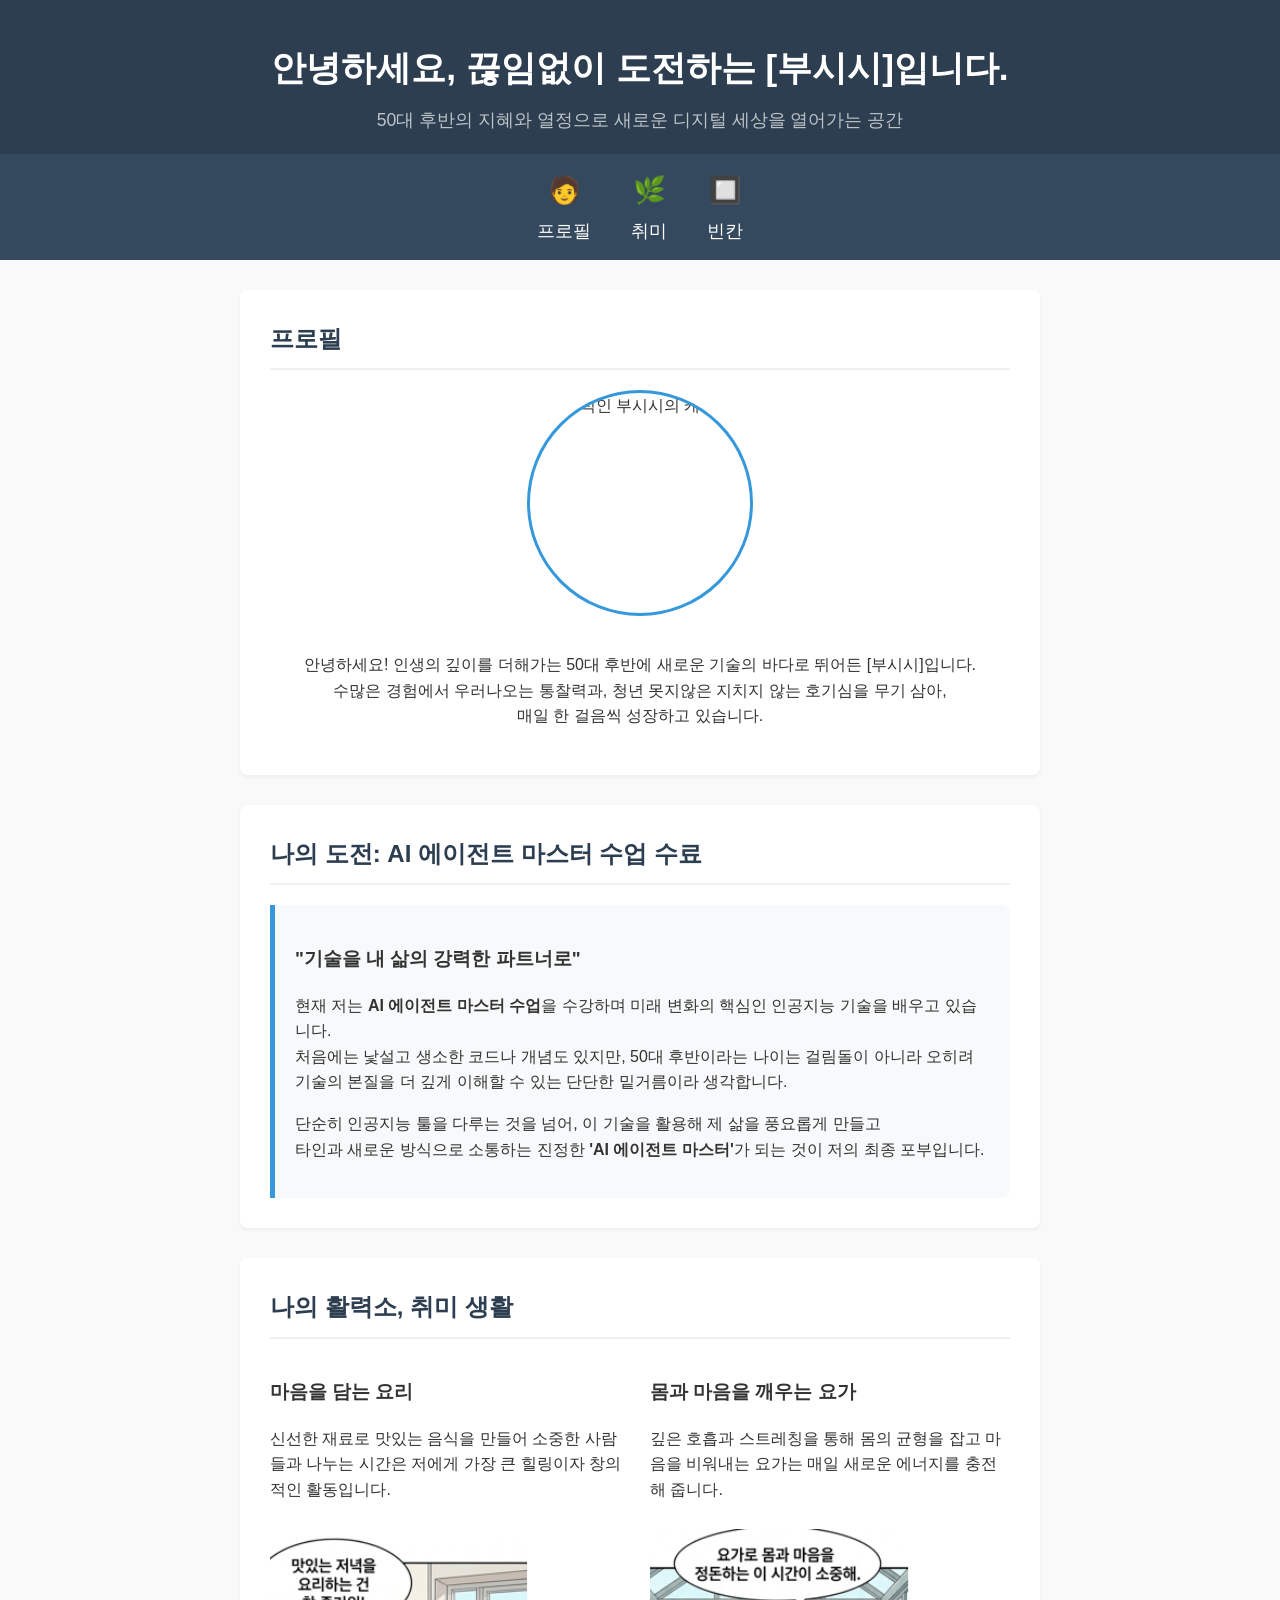
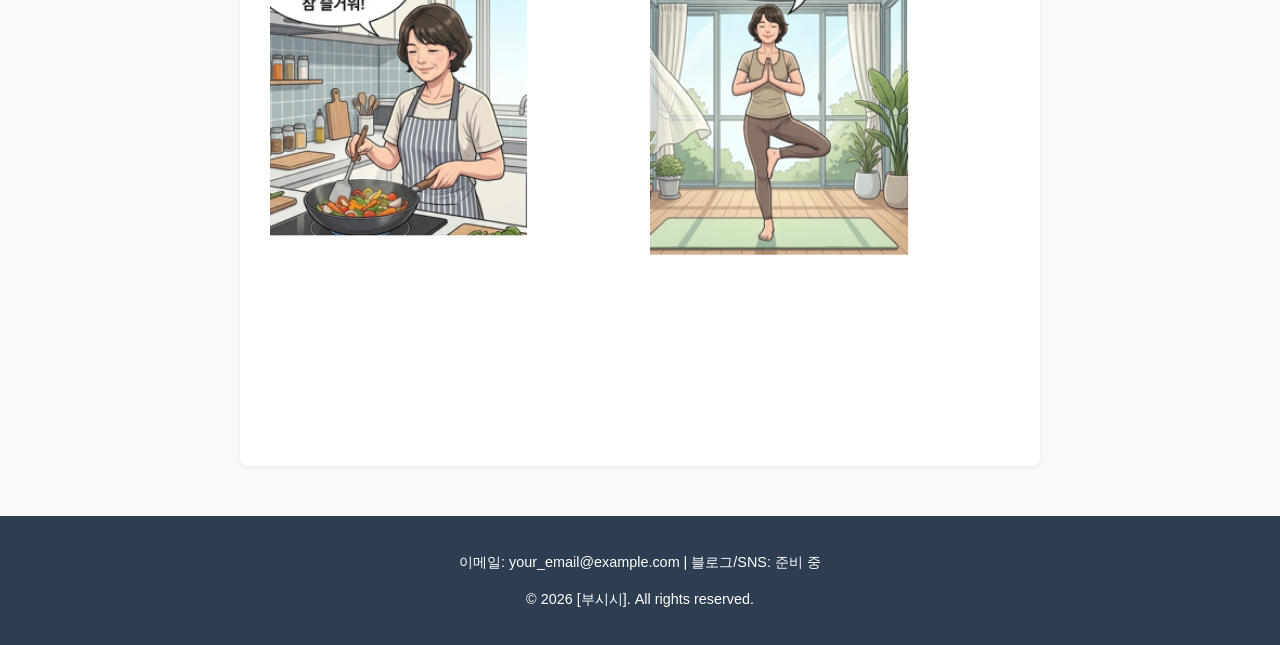
==== root/index.html @ 862759c0 "Add files via upload" ====
<!DOCTYPE html>
<html lang="ko">
<head>
    <meta charset="UTF-8">
    <meta name="viewport" content="width=device-width, initial-scale=1.0">
    <title>자기소개 - AI 에이전트 마스터를 향하여</title>
    <style>
        /* 기본 스타일 설정 */
        body {
            font-family: 'Noto Sans KR', sans-serif;
            margin: 0;
            padding: 0;
            background-color: #f9f9f9;
            color: #333;
            line-height: 1.6;
            scroll-behavior: smooth; /* 메뉴 클릭 시 부드러운 스크롤 */
        }

        /* 상단 헤더 */
        header {
            background-color: #2c3e50;
            color: white;
            text-align: center;
            padding: 40px 20px 20px 20px;
        }
        header h1 {
            margin: 0;
            font-size: 2.2em;
        }
        header p {
            margin: 10px 0 0 0;
            font-size: 1.1em;
            color: #bdc3c7;
        }

        /* 바로가기 메뉴바 */
        nav {
            background-color: #34495e;
            text-align: center;
            padding: 15px 0;
            position: sticky;
            top: 0;
            z-index: 100;
        }
        .nav-container {
            display: flex;
            justify-content: center;
            gap: 40px;
        }
        .nav-item {
            color: white;
            text-decoration: none;
            font-size: 1.1em;
            display: flex;
            flex-direction: column;
            align-items: center;
            cursor: pointer;
            transition: color 0.3s;
        }
        .nav-item:hover {
            color: #3498db;
        }
        .nav-icon {
            font-size: 1.5em;
            margin-bottom: 5px;
        }

        /* 메인 콘텐츠 배치 */
        main {
            max-width: 800px;
            margin: 30px auto;
            padding: 0 20px;
        }

        /* 시멘틱 섹션 공통 스타일 */
        section {
            background: white;
            margin-bottom: 30px;
            padding: 30px;
            border-radius: 8px;
            box-shadow: 0 2px 4px rgba(0,0,0,0.05);
        }
        section h2 {
            color: #2c3e50;
            border-bottom: 2px solid #ecf0f1;
            padding-bottom: 10px;
            margin-top: 0;
        }

        /* [수정] 프로필 영역을 정중앙 정렬로 변경 */
        .profile-container {
            display: flex;
            flex-direction: column; /* 사진과 글을 세로로 나열 */
            align-items: center;    /* 가로축 기준 중앙 정렬 */
            text-align: center;     /* 글자도 가운데 정렬 */
            gap: 20px;
        }
        .profile-img {
            border-radius: 50%;
            object-fit: contain;
            border: 3px solid #3498db;
            object-position: center top; /* 또는 center center (가운데 기준) */
}


        /* 포부 영역 독립 문서(Article) */
        .aspiration-card {
            background-color: #f8f9fa;
            border-left: 5px solid #3498db;
            padding: 20px;
            margin-top: 15px;
            border-radius: 0 8px 8px 0;
        }

        /* 취미 영역 배치 */
        .hobby-grid {
            display: grid;
            grid-template-columns: 1fr 1fr;
            gap: 20px;
        }
        @media (max-width: 600px) {
            .hobby-grid { grid-template-columns: 1fr; }
        }
        .hobby-item img {
            width: 100%;
            height: 500px;
            object-fit: cover;
            border-radius: 6px;
            margin-top: 10px;
        }

        /* 하단 푸터 */
        footer {
            background-color: #2c3e50;
            color: white;
            text-align: center;
            padding: 20px;
            margin-top: 50px;
            font-size: 0.9em;
        }
    </style>
</head>
<body>

    <header id="home">
        <h1>안녕하세요, 끊임없이 도전하는 [부시시]입니다.</h1>
        <p>50대 후반의 지혜와 열정으로 새로운 디지털 세상을 열어가는 공간</p>
    </header>

    <nav>
        <div class="nav-container">
            <a href="#my-intro" class="nav-item">
                <span class="nav-icon">🧑</span>
                <span>프로필</span>
            </a>
            <a href="#my-hobby" class="nav-item">
                <span class="nav-icon">🌿</span>
                <span>취미</span>
            </a>
            <a href="#home" class="nav-item">
                <span class="nav-icon">🔲</span>
                <span>빈칸</span>
            </a>
        </div>
    </nav>

    <main>
        
        <section id="my-intro">
            <h2>프로필</h2>
            <div class="profile-container">
                <img src="./../root/images/image1.png" alt="열정적인 부시시의 캐리커처" class="profile-img" width="220" height="220">
                <div>
                    <p>
                        안녕하세요! 인생의 깊이를 더해가는 50대 후반에 새로운 기술의 바다로 뛰어든 [부시시]입니다.<br>
                        수많은 경험에서 우러나오는 통찰력과, 청년 못지않은 지치지 않는 호기심을 무기 삼아,<br>
                        매일 한 걸음씩 성장하고 있습니다.
                    </p>
                </div>
            </div>
        </section>

        <section>
            <h2>나의 도전: AI 에이전트 마스터 수업 수료</h2>
            <article class="aspiration-card">
                <h3>"기술을 내 삶의 강력한 파트너로"</h3>
                <p>
                    현재 저는 <strong>AI 에이전트 마스터 수업</strong>을 수강하며 미래 변화의 핵심인 인공지능 기술을 배우고 있습니다.<br> 
                    처음에는 낯설고 생소한 코드나 개념도 있지만, 50대 후반이라는 나이는 걸림돌이 아니라 오히려 기술의 본질을 더 깊게 이해할 수 있는 단단한 밑거름이라 생각합니다.
                </p>
                <p>
                    단순히 인공지능 툴을 다루는 것을 넘어, 이 기술을 활용해 제 삶을 풍요롭게 만들고 <br>
                    타인과 새로운 방식으로 소통하는 진정한 <strong>'AI 에이전트 마스터'</strong>가 되는 것이 저의 최종 포부입니다.
                </p>
            </article>
        </section>

        <section id="my-hobby">
            <h2>나의 활력소, 취미 생활</h2>
            <div class="hobby-grid">
                
                <article class="hobby-item">
                    <h3> 마음을 담는 요리</h3>
                    <p>신선한 재료로 맛있는 음식을 만들어 소중한 사람들과 나누는 시간은 저에게 가장 큰 힐링이자 창의적인 활동입니다.</p>
                    <img src="./../root/images/image2.png" alt="정성스럽게 요리하는 모습">
                </article>

                <article class="hobby-item">
                    <h3> 몸과 마음을 깨우는 요가</h3>
                    <p>깊은 호흡과 스트레칭을 통해 몸의 균형을 잡고 마음을 비워내는 요가는 매일 새로운 에너지를 충전해 줍니다.</p>
                    <img src="./../root/images/image3.png" alt="요가 자세를 취하는 모습">
                </article>

            </div>
        </section>

    </main>

    <footer>
        <p>이메일: your_email@example.com | 블로그/SNS: 준비 중</p>
        <p>&copy; 2026 [부시시]. All rights reserved.</p>
    </footer>

</body>
</html>
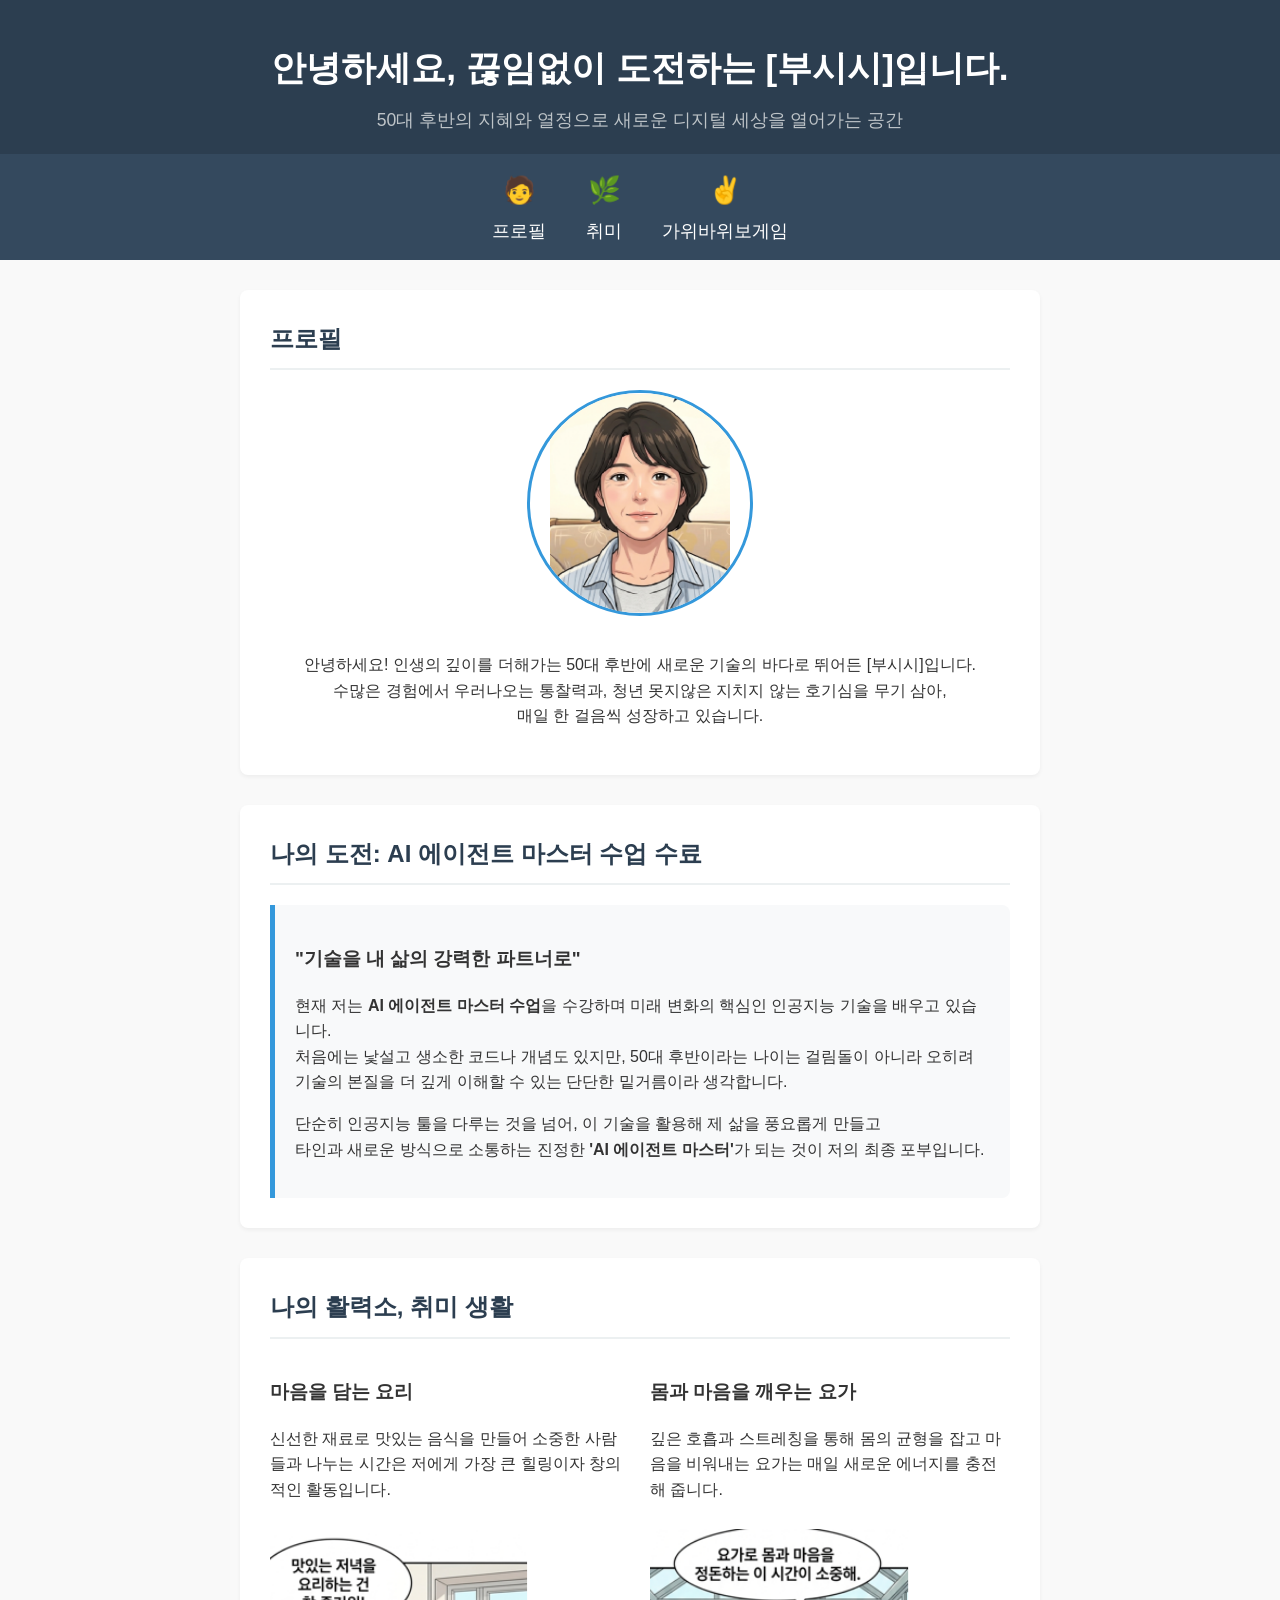
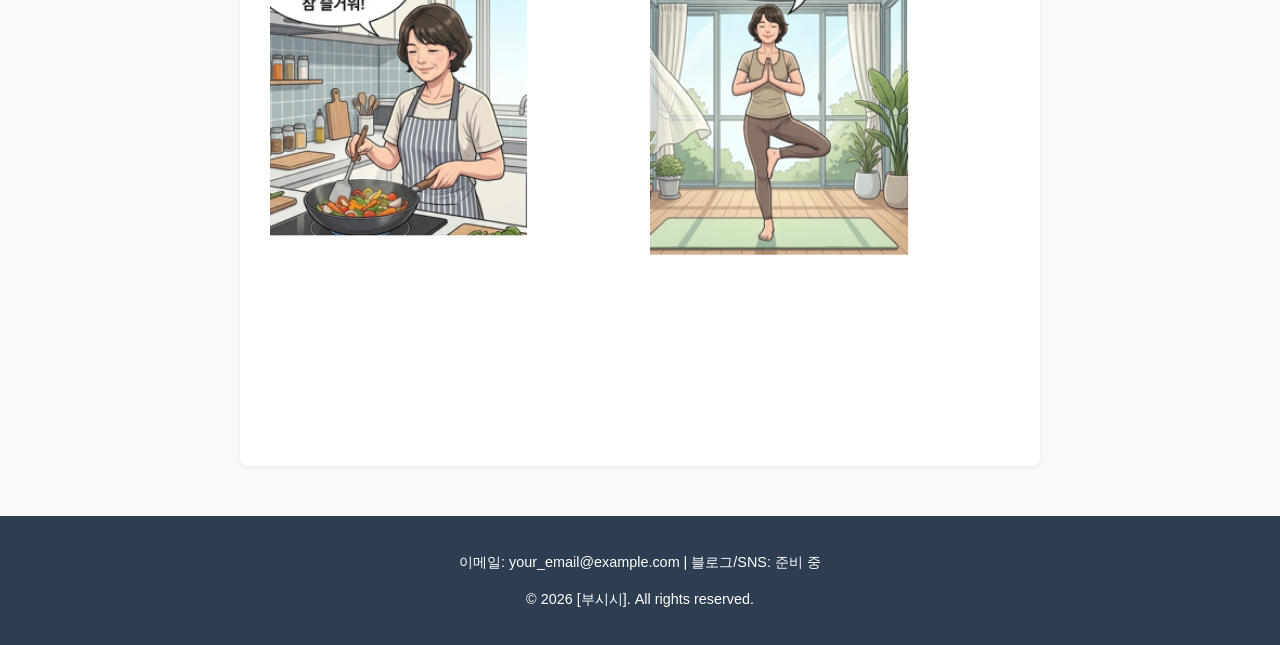
==== commit cbcf45bd: "Update index.html 게임수정분" ====
--- a/root/index.html
+++ b/root/index.html
@@ -65,6 +65,21 @@
             margin-bottom: 5px;
         }
 
+        /* 프로필 영역 정중앙 정렬 */
+        .profile-container {
+            display: flex;
+            flex-direction: column; /* 사진과 글을 세로로 나열 */
+            align-items: center;    /* 가로축 기준 중앙 정렬 */
+            text-align: center;     /* 글자도 가운데 정렬 */
+            gap: 20px;
+        }
+        .profile-img {
+            border-radius: 50%;
+            object-fit: contain;
+            border: 3px solid #3498db;
+            object-position: center top;
+        }
+
         /* 메인 콘텐츠 배치 */
         main {
             max-width: 800px;
@@ -86,22 +101,6 @@
             padding-bottom: 10px;
             margin-top: 0;
         }
-
-        /* [수정] 프로필 영역을 정중앙 정렬로 변경 */
-        .profile-container {
-            display: flex;
-            flex-direction: column; /* 사진과 글을 세로로 나열 */
-            align-items: center;    /* 가로축 기준 중앙 정렬 */
-            text-align: center;     /* 글자도 가운데 정렬 */
-            gap: 20px;
-        }
-        .profile-img {
-            border-radius: 50%;
-            object-fit: contain;
-            border: 3px solid #3498db;
-            object-position: center top; /* 또는 center center (가운데 기준) */
-}
-
 
         /* 포부 영역 독립 문서(Article) */
         .aspiration-card {
@@ -157,9 +156,10 @@
                 <span class="nav-icon">🌿</span>
                 <span>취미</span>
             </a>
-            <a href="#home" class="nav-item">
-                <span class="nav-icon">🔲</span>
-                <span>빈칸</span>
+            <!-- 빈칸 메뉴를 가위바위보게임 링크로 변경한 부분입니다 -->
+            <a href="./가위바위보게임.html" class="nav-item">
+                <span class="nav-icon">✌️</span>
+                <span>가위바위보게임</span>
             </a>
         </div>
     </nav>
@@ -169,7 +169,8 @@
         <section id="my-intro">
             <h2>프로필</h2>
             <div class="profile-container">
-                <img src="./../root/images/image1.png" alt="열정적인 부시시의 캐리커처" class="profile-img" width="220" height="220">
+                <!-- 이미지 경로를 올바르게 수정했습니다 -->
+                <img src="./images/image1.png" alt="열정적인 부시시의 캐리커처" class="profile-img" width="220" height="220">
                 <div>
                     <p>
                         안녕하세요! 인생의 깊이를 더해가는 50대 후반에 새로운 기술의 바다로 뛰어든 [부시시]입니다.<br>
@@ -202,13 +203,15 @@
                 <article class="hobby-item">
                     <h3> 마음을 담는 요리</h3>
                     <p>신선한 재료로 맛있는 음식을 만들어 소중한 사람들과 나누는 시간은 저에게 가장 큰 힐링이자 창의적인 활동입니다.</p>
-                    <img src="./../root/images/image2.png" alt="정성스럽게 요리하는 모습">
+                    <!-- 이미지 경로를 올바르게 수정했습니다 -->
+                    <img src="./images/image2.png" alt="정성스럽게 요리하는 모습">
                 </article>
 
                 <article class="hobby-item">
                     <h3> 몸과 마음을 깨우는 요가</h3>
                     <p>깊은 호흡과 스트레칭을 통해 몸의 균형을 잡고 마음을 비워내는 요가는 매일 새로운 에너지를 충전해 줍니다.</p>
-                    <img src="./../root/images/image3.png" alt="요가 자세를 취하는 모습">
+                    <!-- 이미지 경로를 올바르게 수정했습니다 -->
+                    <img src="./images/image3.png" alt="요가 자세를 취하는 모습">
                 </article>
 
             </div>
@@ -222,4 +225,4 @@
     </footer>
 
 </body>
-</html>+</html>
